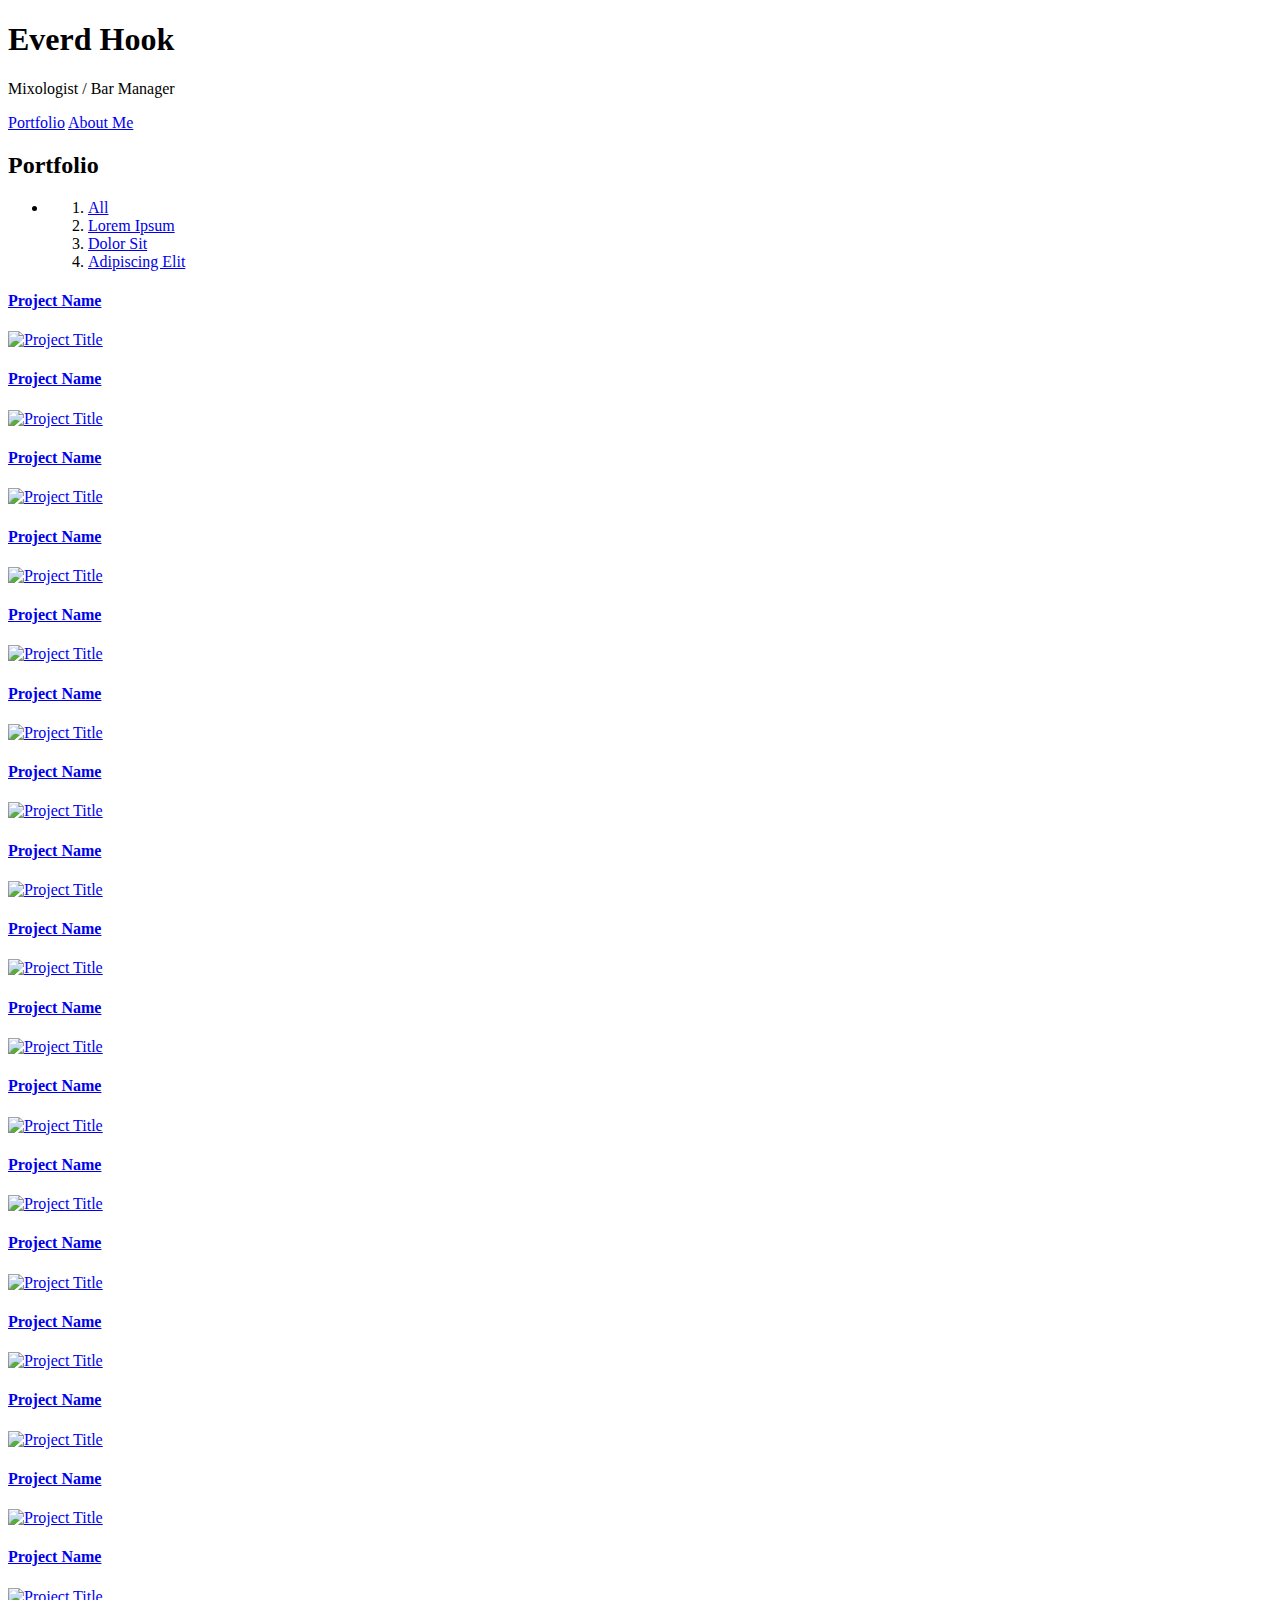
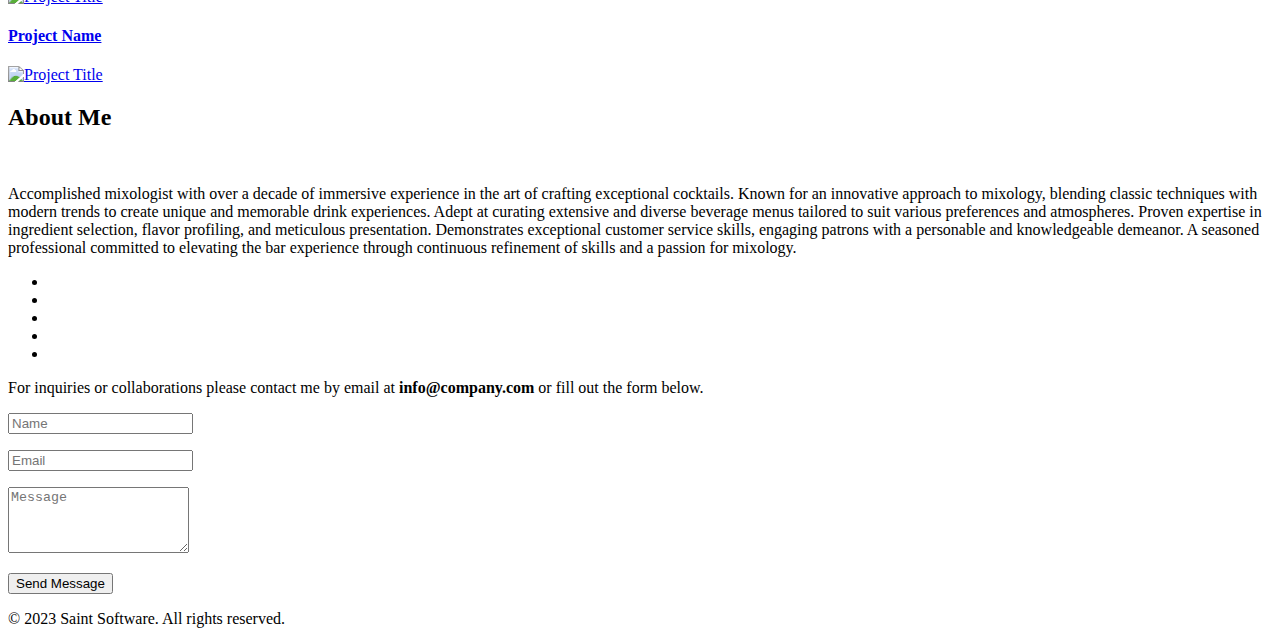
==== index.html @ 7e1f8ea3 "[fix]" ====
<!DOCTYPE html>
<html lang="en">

<head>
  <meta charset="utf-8">
  <meta name="viewport" content="width=device-width, initial-scale=1">
  <title>Everd Hook - Mixologist / Bar Manager</title>
  <meta name="description" content="">
  <meta name="author" content="">

  <!-- Favicons
    ================================================== -->
  <link rel="shortcut icon" href="img/favicon.ico" type="image/x-icon">
  <link rel="apple-touch-icon" href="img/apple-touch-icon.png">
  <link rel="apple-touch-icon" sizes="72x72" href="img/apple-touch-icon-72x72.png">
  <link rel="apple-touch-icon" sizes="114x114" href="img/apple-touch-icon-114x114.png">

  <!-- Bootstrap -->
  <link rel="stylesheet" type="text/css" href="css/bootstrap.css">
  <link rel="stylesheet" type="text/css" href="fonts/font-awesome/css/font-awesome.css">

  <!-- Stylesheet
    ================================================== -->
  <link rel="stylesheet" type="text/css" href="css/style.css">
  <link rel="stylesheet" type="text/css" href="css/nivo-lightbox/nivo-lightbox.css">
  <link rel="stylesheet" type="text/css" href="css/nivo-lightbox/default.css">
  <link href="https://fonts.googleapis.com/css?family=Montserrat:400,700" rel="stylesheet">
  <link href="https://fonts.googleapis.com/css?family=Roboto:300,400,500,700,900" rel="stylesheet">

  <!-- HTML5 shim and Respond.js for IE8 support of HTML5 elements and media queries -->
  <!-- WARNING: Respond.js doesn't work if you view the page via file:// -->
  <!--[if lt IE 9]>
      <script src="https://oss.maxcdn.com/html5shiv/3.7.2/html5shiv.min.js"></script>
      <script src="https://oss.maxcdn.com/respond/1.4.2/respond.min.js"></script>
    <![endif]-->
</head>

<body>
  <!-- Header -->
  <header id="header">
    <div class="intro">
      <div class="overlay">
        <div class="container">
          <div class="row">
            <div class="col-xs-12 col-md-8">
              <div class="intro-text">
                <h1>Everd Hook</h1>
                <p>Mixologist / Bar Manager</p>
                <a href="#portfolio" class="btn btn-custom btn-lg page-scroll">Portfolio</a> <a href="#contact"
                  class="btn btn-custom btn-lg page-scroll">About Me</a>
              </div>
            </div>
          </div>
        </div>
      </div>
    </div>
  </header>
  <!-- Portfolio Section -->
  <div id="portfolio">
    <div class="container">
      <div class="section-title">
        <h2>Portfolio</h2>
      </div>
      <div class="categories">
        <ul class="cat">
          <li>
            <ol class="type">
              <li><a href="#" data-filter="*" class="active">All</a></li>
              <li><a href="#" data-filter=".lorem">Lorem Ipsum</a></li>
              <li><a href="#" data-filter=".dolor">Dolor Sit</a></li>
              <li><a href="#" data-filter=".adipiscing">Adipiscing Elit</a></li>
            </ol>
          </li>
        </ul>
      </div>
      <div class="row">
        <div class="portfolio-items">
          <div class="col-sm-6 col-md-4 lorem">
            <div class="portfolio-item">
              <div class="hover-bg"> <a href="img/portfolio/01-large.jpg" title="Project Title"
                  data-lightbox-gallery="gallery1">
                  <div class="hover-text">
                    <div class="overlay-caption">
                      <div class="overlay-content">
                        <h4>Project Name</h4>
                      </div>
                    </div>
                  </div>
                  <img src="img/portfolio/01-small.jpg" class="img-responsive" alt="Project Title">
                </a> </div>
            </div>
          </div>
          <div class="col-sm-6 col-md-4 adipiscing">
            <div class="portfolio-item">
              <div class="hover-bg"> <a href="img/portfolio/02-large.jpg" title="Project Title"
                  data-lightbox-gallery="gallery1">
                  <div class="hover-text">
                    <div class="overlay-caption">
                      <div class="overlay-content">
                        <h4>Project Name</h4>
                      </div>
                    </div>
                  </div>
                  <img src="img/portfolio/02-small.jpg" class="img-responsive" alt="Project Title">
                </a> </div>
            </div>
          </div>
          <div class="col-sm-6 col-md-4 lorem">
            <div class="portfolio-item">
              <div class="hover-bg"> <a href="img/portfolio/03-large.jpg" title="Project Title"
                  data-lightbox-gallery="gallery1">
                  <div class="hover-text">
                    <div class="overlay-caption">
                      <div class="overlay-content">
                        <h4>Project Name</h4>
                      </div>
                    </div>
                  </div>
                  <img src="img/portfolio/03-small.jpg" class="img-responsive" alt="Project Title">
                </a> </div>
            </div>
          </div>
          <div class="col-sm-6 col-md-4 lorem">
            <div class="portfolio-item">
              <div class="hover-bg"> <a href="img/portfolio/04-large.jpg" title="Project Title"
                  data-lightbox-gallery="gallery1">
                  <div class="hover-text">
                    <div class="overlay-caption">
                      <div class="overlay-content">
                        <h4>Project Name</h4>
                      </div>
                    </div>
                  </div>
                  <img src="img/portfolio/04-small.jpg" class="img-responsive" alt="Project Title">
                </a> </div>
            </div>
          </div>
          <div class="col-sm-6 col-md-4 adipiscing">
            <div class="portfolio-item">
              <div class="hover-bg"> <a href="img/portfolio/05-large.jpg" title="Project Title"
                  data-lightbox-gallery="gallery1">
                  <div class="hover-text">
                    <div class="overlay-caption">
                      <div class="overlay-content">
                        <h4>Project Name</h4>
                      </div>
                    </div>
                  </div>
                  <img src="img/portfolio/05-small.jpg" class="img-responsive" alt="Project Title">
                </a> </div>
            </div>
          </div>
          <div class="col-sm-6 col-md-4 dolor">
            <div class="portfolio-item">
              <div class="hover-bg"> <a href="img/portfolio/06-large.jpg" title="Project Title"
                  data-lightbox-gallery="gallery1">
                  <div class="hover-text">
                    <div class="overlay-caption">
                      <div class="overlay-content">
                        <h4>Project Name</h4>
                      </div>
                    </div>
                  </div>
                  <img src="img/portfolio/06-small.jpg" class="img-responsive" alt="Project Title">
                </a> </div>
            </div>
          </div>
          <div class="col-sm-6 col-md-4 dolor">
            <div class="portfolio-item">
              <div class="hover-bg"> <a href="img/portfolio/07-large.jpg" title="Project Title"
                  data-lightbox-gallery="gallery1">
                  <div class="hover-text">
                    <div class="overlay-caption">
                      <div class="overlay-content">
                        <h4>Project Name</h4>
                      </div>
                    </div>
                  </div>
                  <img src="img/portfolio/07-small.jpg" class="img-responsive" alt="Project Title">
                </a> </div>
            </div>
          </div>
          <div class="col-sm-6 col-md-4 lorem">
            <div class="portfolio-item">
              <div class="hover-bg"> <a href="img/portfolio/08-large.jpg" title="Project Title"
                  data-lightbox-gallery="gallery1">
                  <div class="hover-text">
                    <div class="overlay-caption">
                      <div class="overlay-content">
                        <h4>Project Name</h4>
                      </div>
                    </div>
                  </div>
                  <img src="img/portfolio/08-small.jpg" class="img-responsive" alt="Project Title">
                </a> </div>
            </div>
          </div>
          <div class="col-sm-6 col-md-4 adipiscing">
            <div class="portfolio-item">
              <div class="hover-bg"> <a href="img/portfolio/09-large.jpg" title="Project Title"
                  data-lightbox-gallery="gallery1">
                  <div class="hover-text">
                    <div class="overlay-caption">
                      <div class="overlay-content">
                        <h4>Project Name</h4>
                      </div>
                    </div>
                  </div>
                  <img src="img/portfolio/09-small.jpg" class="img-responsive" alt="Project Title">
                </a> </div>
            </div>
          </div>
          <div class="col-sm-6 col-md-4 adipiscing">
            <div class="portfolio-item">
              <div class="hover-bg"> <a href="img/portfolio/10-large.jpg" title="Project Title"
                  data-lightbox-gallery="gallery1">
                  <div class="hover-text">
                    <div class="overlay-caption">
                      <div class="overlay-content">
                        <h4>Project Name</h4>
                      </div>
                    </div>
                  </div>
                  <img src="img/portfolio/10-small.jpg" class="img-responsive" alt="Project Title">
                </a> </div>
            </div>
          </div>
          <div class="col-sm-6 col-md-4 adipiscing">
            <div class="portfolio-item">
              <div class="hover-bg"> <a href="img/portfolio/11-large.jpg" title="Project Title"
                  data-lightbox-gallery="gallery1">
                  <div class="hover-text">
                    <div class="overlay-caption">
                      <div class="overlay-content">
                        <h4>Project Name</h4>
                      </div>
                    </div>
                  </div>
                  <img src="img/portfolio/11-small.jpg" class="img-responsive" alt="Project Title">
                </a> </div>
            </div>
          </div>
          <div class="col-sm-6 col-md-4 lorem">
            <div class="portfolio-item">
              <div class="hover-bg"> <a href="img/portfolio/12-large.jpg" title="Project Title"
                  data-lightbox-gallery="gallery1">
                  <div class="hover-text">
                    <div class="overlay-caption">
                      <div class="overlay-content">
                        <h4>Project Name</h4>
                      </div>
                    </div>
                  </div>
                  <img src="img/portfolio/12-small.jpg" class="img-responsive" alt="Project Title">
                </a> </div>
            </div>
          </div>
          <div class="col-sm-6 col-md-4 adipiscing">
            <div class="portfolio-item">
              <div class="hover-bg"> <a href="img/portfolio/13-large.jpg" title="Project Title"
                  data-lightbox-gallery="gallery1">
                  <div class="hover-text">
                    <div class="overlay-caption">
                      <div class="overlay-content">
                        <h4>Project Name</h4>
                      </div>
                    </div>
                  </div>
                  <img src="img/portfolio/13-small.jpg" class="img-responsive" alt="Project Title">
                </a> </div>
            </div>
          </div>
          <div class="col-sm-6 col-md-4 dolor">
            <div class="portfolio-item">
              <div class="hover-bg"> <a href="img/portfolio/14-large.jpg" title="Project Title"
                  data-lightbox-gallery="gallery1">
                  <div class="hover-text">
                    <div class="overlay-caption">
                      <div class="overlay-content">
                        <h4>Project Name</h4>
                      </div>
                    </div>
                  </div>
                  <img src="img/portfolio/14-small.jpg" class="img-responsive" alt="Project Title">
                </a> </div>
            </div>
          </div>
          <div class="col-sm-6 col-md-4 dolor">
            <div class="portfolio-item">
              <div class="hover-bg"> <a href="img/portfolio/15-large.jpg" title="Project Title"
                  data-lightbox-gallery="gallery1">
                  <div class="hover-text">
                    <div class="overlay-caption">
                      <div class="overlay-content">
                        <h4>Project Name</h4>
                      </div>
                    </div>
                  </div>
                  <img src="img/portfolio/15-small.jpg" class="img-responsive" alt="Project Title">
                </a> </div>
            </div>
          </div>
          <div class="col-sm-6 col-md-4 lorem">
            <div class="portfolio-item">
              <div class="hover-bg"> <a href="img/portfolio/16-large.jpg" title="Project Title"
                  data-lightbox-gallery="gallery1">
                  <div class="hover-text">
                    <div class="overlay-caption">
                      <div class="overlay-content">
                        <h4>Project Name</h4>
                      </div>
                    </div>
                  </div>
                  <img src="img/portfolio/16-small.jpg" class="img-responsive" alt="Project Title">
                </a> </div>
            </div>
          </div>
          <div class="col-sm-6 col-md-4 adipiscing">
            <div class="portfolio-item">
              <div class="hover-bg"> <a href="img/portfolio/17-large.jpg" title="Project Title"
                  data-lightbox-gallery="gallery1">
                  <div class="hover-text">
                    <div class="overlay-caption">
                      <div class="overlay-content">
                        <h4>Project Name</h4>
                      </div>
                    </div>
                  </div>
                  <img src="img/portfolio/17-small.jpg" class="img-responsive" alt="Project Title">
                </a> </div>
            </div>
          </div>
          <div class="col-sm-6 col-md-4 lorem">
            <div class="portfolio-item">
              <div class="hover-bg"> <a href="img/portfolio/18-large.jpg" title="Project Title"
                  data-lightbox-gallery="gallery1">
                  <div class="hover-text">
                    <div class="overlay-caption">
                      <div class="overlay-content">
                        <h4>Project Name</h4>
                      </div>
                    </div>
                  </div>
                  <img src="img/portfolio/18-small.jpg" class="img-responsive" alt="Project Title">
                </a> </div>
            </div>
          </div>
        </div>
      </div>
    </div>
  </div>
  <!-- Contact Section -->
  <div id="contact">
    <div class="container">
      <h2>About Me</h2>
      <div class="col-md-6">
        <div class="section-title">
          <div class="row"> <img src="img/about.jpg" class="img-responsive pull-left about-pic" alt="">
            <p>Accomplished mixologist with over a decade of immersive experience in the art of crafting exceptional
              cocktails. Known for an innovative approach to mixology, blending classic techniques with modern trends to
              create unique and memorable drink experiences. Adept at curating extensive and diverse beverage menus
              tailored to suit various preferences and atmospheres. Proven expertise in ingredient selection, flavor
              profiling, and meticulous presentation. Demonstrates exceptional customer service skills, engaging patrons
              with a personable and knowledgeable demeanor. A seasoned professional committed to elevating the bar
              experience through continuous refinement of skills and a passion for mixology.</p>
            <div class="social">
              <ul>
                <li><a href="#"><i class="fa fa-facebook"></i></a></li>
                <li><a href="#"><i class="fa fa-twitter"></i></a></li>
                <li><a href="#"><i class="fa fa-behance"></i></a></li>
                <li><a href="#"><i class="fa fa-dribbble"></i></a></li>
                <li><a href="#"><i class="fa fa-pinterest"></i></a></li>
              </ul>
            </div>
          </div>
        </div>
      </div>
      <div class="col-md-5 col-md-offset-1">
        <div class="section-title">
          <p>For inquiries or collaborations please contact me by email at <strong>info@company.com</strong> or fill out
            the form below.</p>
        </div>
        <form name="sentMessage" id="contactForm" novalidate>
          <div class="row">
            <div class="col-md-6">
              <div class="form-group">
                <input type="text" id="name" class="form-control" placeholder="Name" required="required">
                <p class="help-block text-danger"></p>
              </div>
            </div>
            <div class="col-md-6">
              <div class="form-group">
                <input type="email" id="email" class="form-control" placeholder="Email" required="required">
                <p class="help-block text-danger"></p>
              </div>
            </div>
          </div>
          <div class="form-group">
            <textarea name="message" id="message" class="form-control" rows="4" placeholder="Message"
              required></textarea>
            <p class="help-block text-danger"></p>
          </div>
          <div id="success"></div>
          <button type="submit" class="btn btn-default btn-lg">Send Message</button>
        </form>
      </div>
    </div>
  </div>
  <div id="footer">
    <div class="container">
      <p>&copy; 2023 Saint Software. All rights reserved.</p>
    </div>
  </div>
  <script type="text/javascript" src="js/jquery.1.11.1.js"></script>
  <script type="text/javascript" src="js/bootstrap.js"></script>
  <script type="text/javascript" src="js/SmoothScroll.js"></script>
  <script type="text/javascript" src="js/nivo-lightbox.js"></script>
  <script type="text/javascript" src="js/jquery.isotope.js"></script>
  <script type="text/javascript" src="js/jqBootstrapValidation.js"></script>
  <script type="text/javascript" src="js/contact_me.js"></script>
  <script type="text/javascript" src="js/main.js"></script>
</body>

</html>
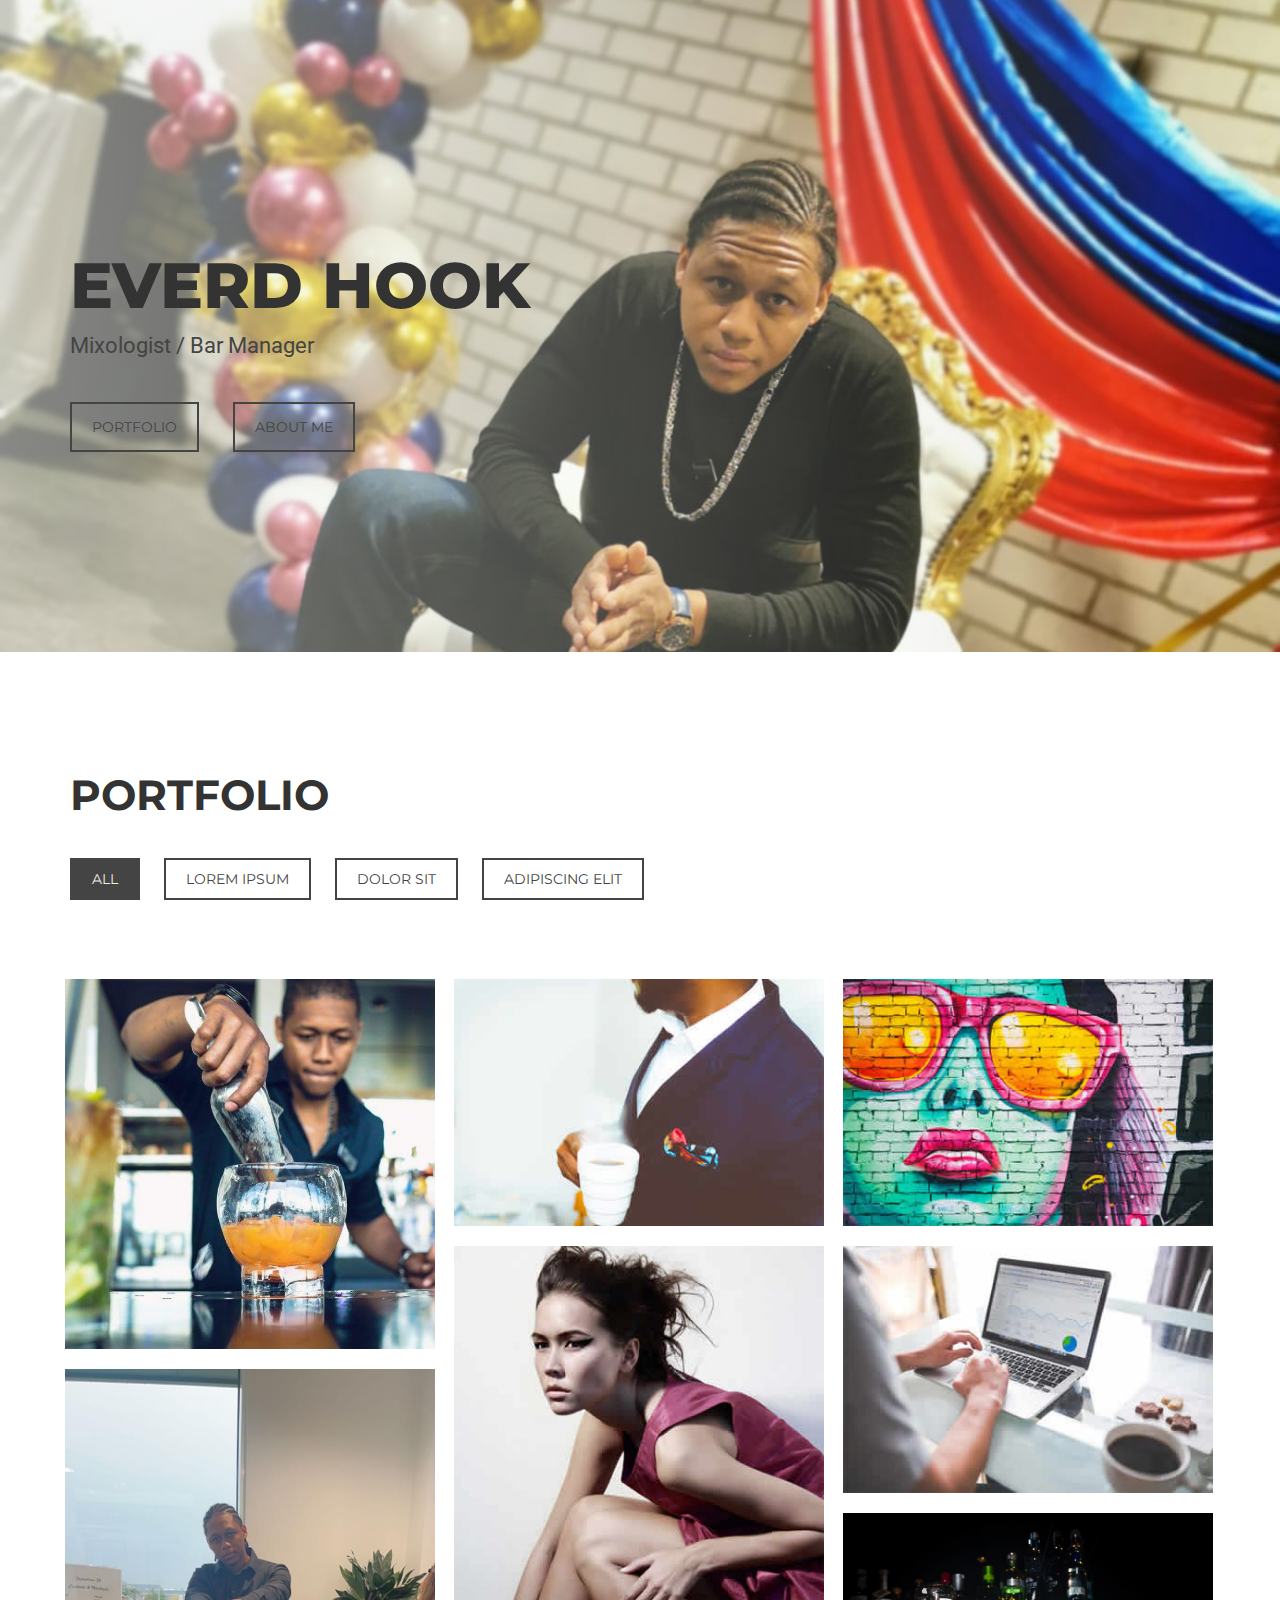
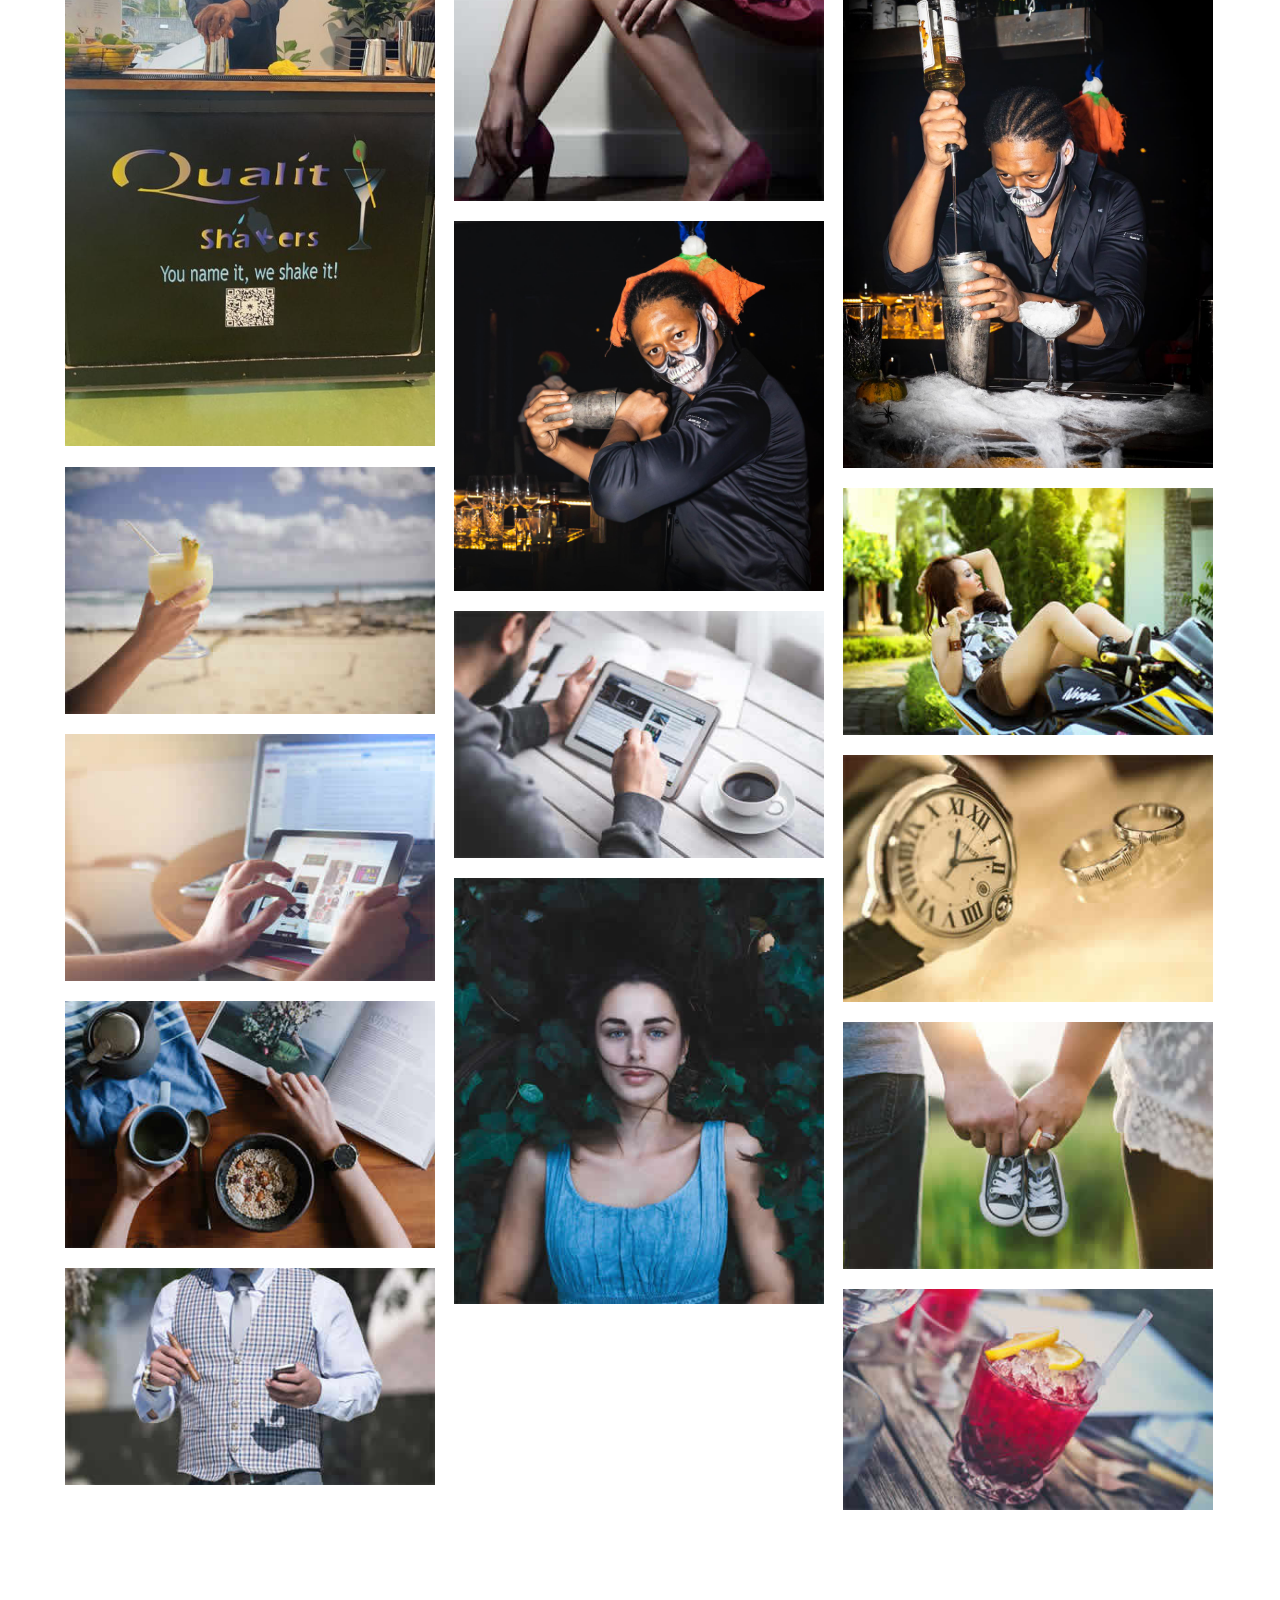
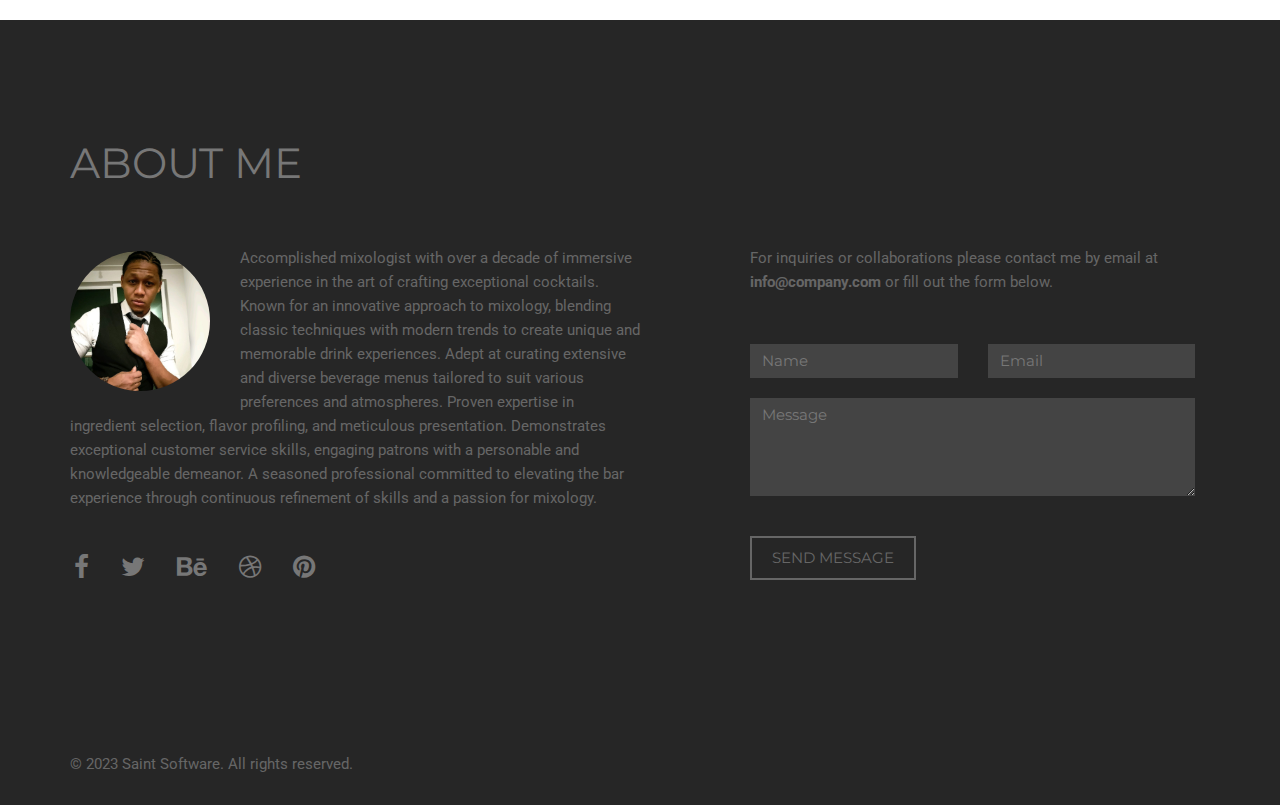
==== commit ae9dbcec: "[fix]" ====
--- a/index.html
+++ b/index.html
@@ -10,18 +10,18 @@
 
   <!-- Favicons
     ================================================== -->
-  <link rel="shortcut icon" href="img/favicon.ico" type="image/x-icon">
-  <link rel="apple-touch-icon" href="img/apple-touch-icon.png">
-  <link rel="apple-touch-icon" sizes="72x72" href="img/apple-touch-icon-72x72.png">
-  <link rel="apple-touch-icon" sizes="114x114" href="img/apple-touch-icon-114x114.png">
+  <link rel="shortcut icon" href="src/img/favicon.ico" type="image/x-icon">
+  <link rel="apple-touch-icon" href="src/img/apple-touch-icon.png">
+  <link rel="apple-touch-icon" sizes="72x72" href="src/img/apple-touch-icon-72x72.png">
+  <link rel="apple-touch-icon" sizes="114x114" href="src/img/apple-touch-icon-114x114.png">
 
   <!-- Bootstrap -->
-  <link rel="stylesheet" type="text/css" href="css/bootstrap.css">
-  <link rel="stylesheet" type="text/css" href="fonts/font-awesome/css/font-awesome.css">
+  <link rel="stylesheet" type="text/css" href="src/css/bootstrap.css">
+  <link rel="stylesheet" type="text/css" href="src/fonts/font-awesome/css/font-awesome.css">
 
   <!-- Stylesheet
     ================================================== -->
-  <link rel="stylesheet" type="text/css" href="css/style.css">
+  <link rel="stylesheet" type="text/css" href="src/css/style.css">
   <link rel="stylesheet" type="text/css" href="css/nivo-lightbox/nivo-lightbox.css">
   <link rel="stylesheet" type="text/css" href="css/nivo-lightbox/default.css">
   <link href="https://fonts.googleapis.com/css?family=Montserrat:400,700" rel="stylesheet">
@@ -77,271 +77,271 @@
         <div class="portfolio-items">
           <div class="col-sm-6 col-md-4 lorem">
             <div class="portfolio-item">
-              <div class="hover-bg"> <a href="img/portfolio/01-large.jpg" title="Project Title"
-                  data-lightbox-gallery="gallery1">
-                  <div class="hover-text">
-                    <div class="overlay-caption">
-                      <div class="overlay-content">
-                        <h4>Project Name</h4>
-                      </div>
-                    </div>
-                  </div>
-                  <img src="img/portfolio/01-small.jpg" class="img-responsive" alt="Project Title">
-                </a> </div>
-            </div>
-          </div>
-          <div class="col-sm-6 col-md-4 adipiscing">
-            <div class="portfolio-item">
-              <div class="hover-bg"> <a href="img/portfolio/02-large.jpg" title="Project Title"
-                  data-lightbox-gallery="gallery1">
-                  <div class="hover-text">
-                    <div class="overlay-caption">
-                      <div class="overlay-content">
-                        <h4>Project Name</h4>
-                      </div>
-                    </div>
-                  </div>
-                  <img src="img/portfolio/02-small.jpg" class="img-responsive" alt="Project Title">
-                </a> </div>
-            </div>
-          </div>
-          <div class="col-sm-6 col-md-4 lorem">
-            <div class="portfolio-item">
-              <div class="hover-bg"> <a href="img/portfolio/03-large.jpg" title="Project Title"
-                  data-lightbox-gallery="gallery1">
-                  <div class="hover-text">
-                    <div class="overlay-caption">
-                      <div class="overlay-content">
-                        <h4>Project Name</h4>
-                      </div>
-                    </div>
-                  </div>
-                  <img src="img/portfolio/03-small.jpg" class="img-responsive" alt="Project Title">
-                </a> </div>
-            </div>
-          </div>
-          <div class="col-sm-6 col-md-4 lorem">
-            <div class="portfolio-item">
-              <div class="hover-bg"> <a href="img/portfolio/04-large.jpg" title="Project Title"
-                  data-lightbox-gallery="gallery1">
-                  <div class="hover-text">
-                    <div class="overlay-caption">
-                      <div class="overlay-content">
-                        <h4>Project Name</h4>
-                      </div>
-                    </div>
-                  </div>
-                  <img src="img/portfolio/04-small.jpg" class="img-responsive" alt="Project Title">
-                </a> </div>
-            </div>
-          </div>
-          <div class="col-sm-6 col-md-4 adipiscing">
-            <div class="portfolio-item">
-              <div class="hover-bg"> <a href="img/portfolio/05-large.jpg" title="Project Title"
-                  data-lightbox-gallery="gallery1">
-                  <div class="hover-text">
-                    <div class="overlay-caption">
-                      <div class="overlay-content">
-                        <h4>Project Name</h4>
-                      </div>
-                    </div>
-                  </div>
-                  <img src="img/portfolio/05-small.jpg" class="img-responsive" alt="Project Title">
+              <div class="hover-bg"> <a href="src/img/portfolio/01-large.jpg" title="Project Title"
+                  data-lightbox-gallery="gallery1">
+                  <div class="hover-text">
+                    <div class="overlay-caption">
+                      <div class="overlay-content">
+                        <h4>Project Name</h4>
+                      </div>
+                    </div>
+                  </div>
+                  <img src="src/img/portfolio/01-small.jpg" class="img-responsive" alt="Project Title">
+                </a> </div>
+            </div>
+          </div>
+          <div class="col-sm-6 col-md-4 adipiscing">
+            <div class="portfolio-item">
+              <div class="hover-bg"> <a href="src/img/portfolio/02-large.jpg" title="Project Title"
+                  data-lightbox-gallery="gallery1">
+                  <div class="hover-text">
+                    <div class="overlay-caption">
+                      <div class="overlay-content">
+                        <h4>Project Name</h4>
+                      </div>
+                    </div>
+                  </div>
+                  <img src="src/img/portfolio/02-small.jpg" class="img-responsive" alt="Project Title">
+                </a> </div>
+            </div>
+          </div>
+          <div class="col-sm-6 col-md-4 lorem">
+            <div class="portfolio-item">
+              <div class="hover-bg"> <a href="src/img/portfolio/03-large.jpg" title="Project Title"
+                  data-lightbox-gallery="gallery1">
+                  <div class="hover-text">
+                    <div class="overlay-caption">
+                      <div class="overlay-content">
+                        <h4>Project Name</h4>
+                      </div>
+                    </div>
+                  </div>
+                  <img src="src/img/portfolio/03-small.jpg" class="img-responsive" alt="Project Title">
+                </a> </div>
+            </div>
+          </div>
+          <div class="col-sm-6 col-md-4 lorem">
+            <div class="portfolio-item">
+              <div class="hover-bg"> <a href="src/img/portfolio/04-large.jpg" title="Project Title"
+                  data-lightbox-gallery="gallery1">
+                  <div class="hover-text">
+                    <div class="overlay-caption">
+                      <div class="overlay-content">
+                        <h4>Project Name</h4>
+                      </div>
+                    </div>
+                  </div>
+                  <img src="src/img/portfolio/04-small.jpg" class="img-responsive" alt="Project Title">
+                </a> </div>
+            </div>
+          </div>
+          <div class="col-sm-6 col-md-4 adipiscing">
+            <div class="portfolio-item">
+              <div class="hover-bg"> <a href="src/img/portfolio/05-large.jpg" title="Project Title"
+                  data-lightbox-gallery="gallery1">
+                  <div class="hover-text">
+                    <div class="overlay-caption">
+                      <div class="overlay-content">
+                        <h4>Project Name</h4>
+                      </div>
+                    </div>
+                  </div>
+                  <img src="src/img/portfolio/05-small.jpg" class="img-responsive" alt="Project Title">
                 </a> </div>
             </div>
           </div>
           <div class="col-sm-6 col-md-4 dolor">
             <div class="portfolio-item">
-              <div class="hover-bg"> <a href="img/portfolio/06-large.jpg" title="Project Title"
-                  data-lightbox-gallery="gallery1">
-                  <div class="hover-text">
-                    <div class="overlay-caption">
-                      <div class="overlay-content">
-                        <h4>Project Name</h4>
-                      </div>
-                    </div>
-                  </div>
-                  <img src="img/portfolio/06-small.jpg" class="img-responsive" alt="Project Title">
+              <div class="hover-bg"> <a href="src/img/portfolio/06-large.jpg" title="Project Title"
+                  data-lightbox-gallery="gallery1">
+                  <div class="hover-text">
+                    <div class="overlay-caption">
+                      <div class="overlay-content">
+                        <h4>Project Name</h4>
+                      </div>
+                    </div>
+                  </div>
+                  <img src="src/img/portfolio/06-small.jpg" class="img-responsive" alt="Project Title">
                 </a> </div>
             </div>
           </div>
           <div class="col-sm-6 col-md-4 dolor">
             <div class="portfolio-item">
-              <div class="hover-bg"> <a href="img/portfolio/07-large.jpg" title="Project Title"
-                  data-lightbox-gallery="gallery1">
-                  <div class="hover-text">
-                    <div class="overlay-caption">
-                      <div class="overlay-content">
-                        <h4>Project Name</h4>
-                      </div>
-                    </div>
-                  </div>
-                  <img src="img/portfolio/07-small.jpg" class="img-responsive" alt="Project Title">
-                </a> </div>
-            </div>
-          </div>
-          <div class="col-sm-6 col-md-4 lorem">
-            <div class="portfolio-item">
-              <div class="hover-bg"> <a href="img/portfolio/08-large.jpg" title="Project Title"
-                  data-lightbox-gallery="gallery1">
-                  <div class="hover-text">
-                    <div class="overlay-caption">
-                      <div class="overlay-content">
-                        <h4>Project Name</h4>
-                      </div>
-                    </div>
-                  </div>
-                  <img src="img/portfolio/08-small.jpg" class="img-responsive" alt="Project Title">
-                </a> </div>
-            </div>
-          </div>
-          <div class="col-sm-6 col-md-4 adipiscing">
-            <div class="portfolio-item">
-              <div class="hover-bg"> <a href="img/portfolio/09-large.jpg" title="Project Title"
-                  data-lightbox-gallery="gallery1">
-                  <div class="hover-text">
-                    <div class="overlay-caption">
-                      <div class="overlay-content">
-                        <h4>Project Name</h4>
-                      </div>
-                    </div>
-                  </div>
-                  <img src="img/portfolio/09-small.jpg" class="img-responsive" alt="Project Title">
-                </a> </div>
-            </div>
-          </div>
-          <div class="col-sm-6 col-md-4 adipiscing">
-            <div class="portfolio-item">
-              <div class="hover-bg"> <a href="img/portfolio/10-large.jpg" title="Project Title"
-                  data-lightbox-gallery="gallery1">
-                  <div class="hover-text">
-                    <div class="overlay-caption">
-                      <div class="overlay-content">
-                        <h4>Project Name</h4>
-                      </div>
-                    </div>
-                  </div>
-                  <img src="img/portfolio/10-small.jpg" class="img-responsive" alt="Project Title">
-                </a> </div>
-            </div>
-          </div>
-          <div class="col-sm-6 col-md-4 adipiscing">
-            <div class="portfolio-item">
-              <div class="hover-bg"> <a href="img/portfolio/11-large.jpg" title="Project Title"
-                  data-lightbox-gallery="gallery1">
-                  <div class="hover-text">
-                    <div class="overlay-caption">
-                      <div class="overlay-content">
-                        <h4>Project Name</h4>
-                      </div>
-                    </div>
-                  </div>
-                  <img src="img/portfolio/11-small.jpg" class="img-responsive" alt="Project Title">
-                </a> </div>
-            </div>
-          </div>
-          <div class="col-sm-6 col-md-4 lorem">
-            <div class="portfolio-item">
-              <div class="hover-bg"> <a href="img/portfolio/12-large.jpg" title="Project Title"
-                  data-lightbox-gallery="gallery1">
-                  <div class="hover-text">
-                    <div class="overlay-caption">
-                      <div class="overlay-content">
-                        <h4>Project Name</h4>
-                      </div>
-                    </div>
-                  </div>
-                  <img src="img/portfolio/12-small.jpg" class="img-responsive" alt="Project Title">
-                </a> </div>
-            </div>
-          </div>
-          <div class="col-sm-6 col-md-4 adipiscing">
-            <div class="portfolio-item">
-              <div class="hover-bg"> <a href="img/portfolio/13-large.jpg" title="Project Title"
-                  data-lightbox-gallery="gallery1">
-                  <div class="hover-text">
-                    <div class="overlay-caption">
-                      <div class="overlay-content">
-                        <h4>Project Name</h4>
-                      </div>
-                    </div>
-                  </div>
-                  <img src="img/portfolio/13-small.jpg" class="img-responsive" alt="Project Title">
+              <div class="hover-bg"> <a href="src/img/portfolio/07-large.jpg" title="Project Title"
+                  data-lightbox-gallery="gallery1">
+                  <div class="hover-text">
+                    <div class="overlay-caption">
+                      <div class="overlay-content">
+                        <h4>Project Name</h4>
+                      </div>
+                    </div>
+                  </div>
+                  <img src="src/img/portfolio/07-small.jpg" class="img-responsive" alt="Project Title">
+                </a> </div>
+            </div>
+          </div>
+          <div class="col-sm-6 col-md-4 lorem">
+            <div class="portfolio-item">
+              <div class="hover-bg"> <a href="src/img/portfolio/08-large.jpg" title="Project Title"
+                  data-lightbox-gallery="gallery1">
+                  <div class="hover-text">
+                    <div class="overlay-caption">
+                      <div class="overlay-content">
+                        <h4>Project Name</h4>
+                      </div>
+                    </div>
+                  </div>
+                  <img src="src/img/portfolio/08-small.jpg" class="img-responsive" alt="Project Title">
+                </a> </div>
+            </div>
+          </div>
+          <div class="col-sm-6 col-md-4 adipiscing">
+            <div class="portfolio-item">
+              <div class="hover-bg"> <a href="src/img/portfolio/09-large.jpg" title="Project Title"
+                  data-lightbox-gallery="gallery1">
+                  <div class="hover-text">
+                    <div class="overlay-caption">
+                      <div class="overlay-content">
+                        <h4>Project Name</h4>
+                      </div>
+                    </div>
+                  </div>
+                  <img src="src/img/portfolio/09-small.jpg" class="img-responsive" alt="Project Title">
+                </a> </div>
+            </div>
+          </div>
+          <div class="col-sm-6 col-md-4 adipiscing">
+            <div class="portfolio-item">
+              <div class="hover-bg"> <a href="src/img/portfolio/10-large.jpg" title="Project Title"
+                  data-lightbox-gallery="gallery1">
+                  <div class="hover-text">
+                    <div class="overlay-caption">
+                      <div class="overlay-content">
+                        <h4>Project Name</h4>
+                      </div>
+                    </div>
+                  </div>
+                  <img src="src/img/portfolio/10-small.jpg" class="img-responsive" alt="Project Title">
+                </a> </div>
+            </div>
+          </div>
+          <div class="col-sm-6 col-md-4 adipiscing">
+            <div class="portfolio-item">
+              <div class="hover-bg"> <a href="src/img/portfolio/11-large.jpg" title="Project Title"
+                  data-lightbox-gallery="gallery1">
+                  <div class="hover-text">
+                    <div class="overlay-caption">
+                      <div class="overlay-content">
+                        <h4>Project Name</h4>
+                      </div>
+                    </div>
+                  </div>
+                  <img src="src/img/portfolio/11-small.jpg" class="img-responsive" alt="Project Title">
+                </a> </div>
+            </div>
+          </div>
+          <div class="col-sm-6 col-md-4 lorem">
+            <div class="portfolio-item">
+              <div class="hover-bg"> <a href="src/img/portfolio/12-large.jpg" title="Project Title"
+                  data-lightbox-gallery="gallery1">
+                  <div class="hover-text">
+                    <div class="overlay-caption">
+                      <div class="overlay-content">
+                        <h4>Project Name</h4>
+                      </div>
+                    </div>
+                  </div>
+                  <img src="src/img/portfolio/12-small.jpg" class="img-responsive" alt="Project Title">
+                </a> </div>
+            </div>
+          </div>
+          <div class="col-sm-6 col-md-4 adipiscing">
+            <div class="portfolio-item">
+              <div class="hover-bg"> <a href="src/img/portfolio/13-large.jpg" title="Project Title"
+                  data-lightbox-gallery="gallery1">
+                  <div class="hover-text">
+                    <div class="overlay-caption">
+                      <div class="overlay-content">
+                        <h4>Project Name</h4>
+                      </div>
+                    </div>
+                  </div>
+                  <img src="src/img/portfolio/13-small.jpg" class="img-responsive" alt="Project Title">
                 </a> </div>
             </div>
           </div>
           <div class="col-sm-6 col-md-4 dolor">
             <div class="portfolio-item">
-              <div class="hover-bg"> <a href="img/portfolio/14-large.jpg" title="Project Title"
-                  data-lightbox-gallery="gallery1">
-                  <div class="hover-text">
-                    <div class="overlay-caption">
-                      <div class="overlay-content">
-                        <h4>Project Name</h4>
-                      </div>
-                    </div>
-                  </div>
-                  <img src="img/portfolio/14-small.jpg" class="img-responsive" alt="Project Title">
+              <div class="hover-bg"> <a href="src/img/portfolio/14-large.jpg" title="Project Title"
+                  data-lightbox-gallery="gallery1">
+                  <div class="hover-text">
+                    <div class="overlay-caption">
+                      <div class="overlay-content">
+                        <h4>Project Name</h4>
+                      </div>
+                    </div>
+                  </div>
+                  <img src="src/img/portfolio/14-small.jpg" class="img-responsive" alt="Project Title">
                 </a> </div>
             </div>
           </div>
           <div class="col-sm-6 col-md-4 dolor">
             <div class="portfolio-item">
-              <div class="hover-bg"> <a href="img/portfolio/15-large.jpg" title="Project Title"
-                  data-lightbox-gallery="gallery1">
-                  <div class="hover-text">
-                    <div class="overlay-caption">
-                      <div class="overlay-content">
-                        <h4>Project Name</h4>
-                      </div>
-                    </div>
-                  </div>
-                  <img src="img/portfolio/15-small.jpg" class="img-responsive" alt="Project Title">
-                </a> </div>
-            </div>
-          </div>
-          <div class="col-sm-6 col-md-4 lorem">
-            <div class="portfolio-item">
-              <div class="hover-bg"> <a href="img/portfolio/16-large.jpg" title="Project Title"
-                  data-lightbox-gallery="gallery1">
-                  <div class="hover-text">
-                    <div class="overlay-caption">
-                      <div class="overlay-content">
-                        <h4>Project Name</h4>
-                      </div>
-                    </div>
-                  </div>
-                  <img src="img/portfolio/16-small.jpg" class="img-responsive" alt="Project Title">
-                </a> </div>
-            </div>
-          </div>
-          <div class="col-sm-6 col-md-4 adipiscing">
-            <div class="portfolio-item">
-              <div class="hover-bg"> <a href="img/portfolio/17-large.jpg" title="Project Title"
-                  data-lightbox-gallery="gallery1">
-                  <div class="hover-text">
-                    <div class="overlay-caption">
-                      <div class="overlay-content">
-                        <h4>Project Name</h4>
-                      </div>
-                    </div>
-                  </div>
-                  <img src="img/portfolio/17-small.jpg" class="img-responsive" alt="Project Title">
-                </a> </div>
-            </div>
-          </div>
-          <div class="col-sm-6 col-md-4 lorem">
-            <div class="portfolio-item">
-              <div class="hover-bg"> <a href="img/portfolio/18-large.jpg" title="Project Title"
-                  data-lightbox-gallery="gallery1">
-                  <div class="hover-text">
-                    <div class="overlay-caption">
-                      <div class="overlay-content">
-                        <h4>Project Name</h4>
-                      </div>
-                    </div>
-                  </div>
-                  <img src="img/portfolio/18-small.jpg" class="img-responsive" alt="Project Title">
+              <div class="hover-bg"> <a href="src/img/portfolio/15-large.jpg" title="Project Title"
+                  data-lightbox-gallery="gallery1">
+                  <div class="hover-text">
+                    <div class="overlay-caption">
+                      <div class="overlay-content">
+                        <h4>Project Name</h4>
+                      </div>
+                    </div>
+                  </div>
+                  <img src="src/img/portfolio/15-small.jpg" class="img-responsive" alt="Project Title">
+                </a> </div>
+            </div>
+          </div>
+          <div class="col-sm-6 col-md-4 lorem">
+            <div class="portfolio-item">
+              <div class="hover-bg"> <a href="src/img/portfolio/16-large.jpg" title="Project Title"
+                  data-lightbox-gallery="gallery1">
+                  <div class="hover-text">
+                    <div class="overlay-caption">
+                      <div class="overlay-content">
+                        <h4>Project Name</h4>
+                      </div>
+                    </div>
+                  </div>
+                  <img src="src/img/portfolio/16-small.jpg" class="img-responsive" alt="Project Title">
+                </a> </div>
+            </div>
+          </div>
+          <div class="col-sm-6 col-md-4 adipiscing">
+            <div class="portfolio-item">
+              <div class="hover-bg"> <a href="src/img/portfolio/17-large.jpg" title="Project Title"
+                  data-lightbox-gallery="gallery1">
+                  <div class="hover-text">
+                    <div class="overlay-caption">
+                      <div class="overlay-content">
+                        <h4>Project Name</h4>
+                      </div>
+                    </div>
+                  </div>
+                  <img src="src/img/portfolio/17-small.jpg" class="img-responsive" alt="Project Title">
+                </a> </div>
+            </div>
+          </div>
+          <div class="col-sm-6 col-md-4 lorem">
+            <div class="portfolio-item">
+              <div class="hover-bg"> <a href="src/img/portfolio/18-large.jpg" title="Project Title"
+                  data-lightbox-gallery="gallery1">
+                  <div class="hover-text">
+                    <div class="overlay-caption">
+                      <div class="overlay-content">
+                        <h4>Project Name</h4>
+                      </div>
+                    </div>
+                  </div>
+                  <img src="src/img/portfolio/18-small.jpg" class="img-responsive" alt="Project Title">
                 </a> </div>
             </div>
           </div>
@@ -355,7 +355,7 @@
       <h2>About Me</h2>
       <div class="col-md-6">
         <div class="section-title">
-          <div class="row"> <img src="img/about.jpg" class="img-responsive pull-left about-pic" alt="">
+          <div class="row"> <img src="src/img/about.jpg" class="img-responsive pull-left about-pic" alt="">
             <p>Accomplished mixologist with over a decade of immersive experience in the art of crafting exceptional
               cocktails. Known for an innovative approach to mixology, blending classic techniques with modern trends to
               create unique and memorable drink experiences. Adept at curating extensive and diverse beverage menus
@@ -411,14 +411,14 @@
       <p>&copy; 2023 Saint Software. All rights reserved.</p>
     </div>
   </div>
-  <script type="text/javascript" src="js/jquery.1.11.1.js"></script>
-  <script type="text/javascript" src="js/bootstrap.js"></script>
-  <script type="text/javascript" src="js/SmoothScroll.js"></script>
-  <script type="text/javascript" src="js/nivo-lightbox.js"></script>
-  <script type="text/javascript" src="js/jquery.isotope.js"></script>
-  <script type="text/javascript" src="js/jqBootstrapValidation.js"></script>
-  <script type="text/javascript" src="js/contact_me.js"></script>
-  <script type="text/javascript" src="js/main.js"></script>
+  <script type="text/javascript" src="src/js/jquery.1.11.1.js"></script>
+  <script type="text/javascript" src="src/js/bootstrap.js"></script>
+  <script type="text/javascript" src="src/js/SmoothScroll.js"></script>
+  <script type="text/javascript" src="src/js/nivo-lightbox.js"></script>
+  <script type="text/javascript" src="src/js/jquery.isotope.js"></script>
+  <script type="text/javascript" src="src/js/jqBootstrapValidation.js"></script>
+  <script type="text/javascript" src="src/js/contact_me.js"></script>
+  <script type="text/javascript" src="src/js/main.js"></script>
 </body>
 
 </html>--- a/src/css/style.css
+++ b/src/css/style.css
@@ -0,0 +1,353 @@
+body, html {
+	font-family: 'Montserrat', sans-serif;
+	text-rendering: optimizeLegibility !important;
+	-webkit-font-smoothing: antialiased !important;
+	color: #555;
+	font-weight: 400;
+	width: 100% !important;
+	height: 100% !important;
+}
+h1 {
+	color: #333;
+	font-size: 64px;
+	font-weight: 800;
+	margin-top: 0;
+	text-transform: uppercase;
+	margin-bottom: 10px;
+}
+h2 {
+	margin: 0 0 20px 0;
+	font-weight: 700;
+	font-size: 42px;
+	color: #333;
+	text-transform: uppercase;
+}
+h3 {
+	font-size: 18px;
+	text-transform: uppercase;
+	margin-bottom: 20px;
+}
+h4 {
+	font-size: 14px;
+	letter-spacing: 1px;
+	margin-bottom: 20px;
+	text-transform: uppercase;
+}
+h5 {
+	text-transform: uppercase;
+	font-weight: 700;
+	line-height: 20px;
+}
+p {
+	font-family: 'Roboto', sans-serif;
+	font-size: 15px;
+	font-weight: 400;
+	color: #888;
+}
+p.intro {
+	margin: 12px 0 0;
+	line-height: 24px;
+}
+a {
+	color: #222;
+}
+a:hover, a:focus {
+	text-decoration: none;
+	color: #000;
+}
+ul, ol {
+	list-style: none;
+}
+ul, ol {
+	padding: 0;
+	webkit-padding: 0;
+	moz-padding: 0;
+}
+hr {
+	height: 6px;
+	width: 70px;
+	position: relative;
+	background: #444;
+	margin-bottom: 20px;
+	margin-left: 0;
+	border: 0;
+}
+.btn:active, .btn.active {
+	background-image: none;
+	outline: 0;
+	-webkit-box-shadow: none;
+	box-shadow: none;
+}
+a:focus, .btn:focus, .btn:active:focus, .btn.active:focus, .btn.focus, .btn:active.focus, .btn.active.focus {
+	outline: none;
+	outline-offset: none;
+}
+.section-title {
+	margin-bottom: 50px;
+}
+.btn-custom {
+	font-family: 'Montserrat', sans-serif;
+	text-transform: uppercase;
+	color: #444;
+	background-color: transparent;
+	border: 2px solid #444;
+	padding: 14px 20px;
+	margin: 0;
+	font-size: 14px;
+	border-radius: 0;
+	margin-top: 20px;
+	margin-right: 30px;
+	transition: all 0.5s;
+}
+.btn-custom:hover, .btn-custom:focus, .btn-custom.focus, .btn-custom:active, .btn-custom.active {
+	color: #eee;
+	background-color: #444;
+}
+/* Header Section */
+.intro {
+	display: table;
+	width: 100%;
+	padding: 0;
+	margin-bottom: 80px;
+	background: url(../img/intro-bg.jpg);
+	background-repeat: no-repeat;
+	background-attachment: fixed;
+	background-position-y: center;
+	background-color: #e5e5e5;
+	-webkit-background-size: cover;
+	-moz-background-size: cover;
+	background-size: cover;
+	-o-background-size: cover;
+}
+.intro .overlay {
+	/* Permalink - use to edit and share this gradient: http://colorzilla.com/gradient-editor/#ffffff+0,d5dade+100&0.5+0,0+100 */
+	background: -moz-linear-gradient(left, rgba(255,255,255,0.5) 0%, rgba(213,218,222,0) 100%); /* FF3.6-15 */
+	background: -webkit-linear-gradient(left, rgba(255,255,255,0.5) 0%, rgba(213,218,222,0) 100%); /* Chrome10-25,Safari5.1-6 */
+	background: linear-gradient(to right, rgba(255,255,255,0.5) 0%, rgba(213,218,222,0) 100%); /* W3C, IE10+, FF16+, Chrome26+, Opera12+, Safari7+ */
+filter: progid:DXImageTransform.Microsoft.gradient( startColorstr='#80ffffff', endColorstr='#00d5dade', GradientType=1 ); /* IE6-9 */
+}
+.intro .fa {
+	font-size: 94px;
+	margin-bottom: 40px;
+	color: #fff;
+}
+.intro p {
+	color: #444;
+	margin: 10px 0 20px 0;
+	font-size: 22px;
+}
+header .intro-text {
+	padding-top: 250px;
+	padding-bottom: 200px;
+}
+/* Portfolio Section */
+#portfolio {
+	padding: 40px 0 100px 0;
+}
+.categories {
+	margin-bottom: 80px;
+}
+ul.cat li {
+	display: inline-block;
+}
+ol.type li {
+	display: inline-block;
+	margin-right: 20px;
+}
+ol.type li a {
+	font-family: 'Montserrat', sans-serif;
+	color: #444;
+	font-size: 14px;
+	padding: 10px 20px;
+	border: 2px solid #444;
+	border-radius: 0;
+	text-transform: uppercase;
+}
+ol.type li a.active {
+	background: #444;
+	color: #eee;
+}
+ol.type li a:hover {
+	background: #444;
+	color: #eee;
+}
+.isotope-item {
+	z-index: 2
+}
+.isotope-hidden.isotope-item {
+	z-index: 1
+}
+.isotope, .isotope .isotope-item {
+	/* change duration value to whatever you like */
+	-webkit-transition-duration: 0.8s;
+	-moz-transition-duration: 0.8s;
+	transition-duration: 0.8s;
+}
+.isotope-item {
+	margin-right: -1px;
+	-webkit-backface-visibility: hidden;
+	backface-visibility: hidden;
+	padding: 0 10px;
+}
+.isotope {
+	-webkit-backface-visibility: hidden;
+	backface-visibility: hidden;
+	-webkit-transition-property: height, width;
+	-moz-transition-property: height, width;
+	transition-property: height, width;
+}
+.isotope .isotope-item {
+	-webkit-backface-visibility: hidden;
+	backface-visibility: hidden;
+	-webkit-transition-property: -webkit-transform, opacity;
+	-moz-transition-property: -moz-transform, opacity;
+	transition-property: transform, opacity;
+}
+.portfolio-item {
+	margin: 10px 0;
+	-webkit-transition: all 0.5s ease-out;
+	-moz-transition: all 0.5s ease-out;
+	-ms-transition: all 0.5s ease-out;
+	-o-transition: all 0.5s ease-out;
+	transition: all 0.5s ease-out;
+}
+.portfolio-item .hover-bg {
+	overflow: hidden;
+	position: relative;
+}
+.hover-bg .hover-text {
+	position: absolute;
+	text-align: center;
+	margin: 0 auto;
+	color: #333;
+	background: rgba(255, 255, 255, 0.75);
+	height: 100%;
+	width: 100%;
+	opacity: 0;
+	transition: all 0.5s;
+}
+.hover-bg .hover-text .overlay-caption {
+	display: table;
+	height: 100%;
+	width: 100%;
+}
+.hover-bg .hover-text .overlay-caption .overlay-content {
+	display: table-cell;
+	vertical-align: middle;
+}
+.hover-bg:hover .hover-text {
+	opacity: 1;
+}
+/* Contact Section */
+#contact {
+	padding: 60px 0 60px 0;
+	background: #262626;
+}
+#contact h2 {
+	font-weight: 400;
+	color: #777;
+	margin: 60px 0;
+}
+#contact img {
+	width: 140px;
+	margin: 5px 30px 10px 0;
+}
+#contact p {
+	color: #666;
+	margin-bottom: 20px;
+	line-height: 24px;
+}
+#contact .social {
+	margin-top: 40px;
+}
+#contact .social ul li {
+	display: inline-block;
+	margin-right: 20px;
+}
+#contact .social i.fa {
+	font-size: 26px;
+	padding: 4px;
+	color: #777;
+	transition: all 0.3s;
+}
+#contact .social i.fa:hover {
+	color: #eee;
+}
+#contact form {
+	padding: 0;
+}
+#contact .text-danger {
+	color: #cc0033;
+	text-align: left;
+}
+label {
+	font-size: 12px;
+	font-weight: 400;
+	float: left;
+}
+#contact .form-control {
+	display: block;
+	width: 100%;
+	padding: 6px 12px;
+	font-size: 15px;
+	font-weight: 400;
+	line-height: 1.42857143;
+	color: #aaa;
+	background-color: #444;
+	background-image: none;
+	border: 0;
+	border-radius: 0;
+	-webkit-box-shadow: none;
+	box-shadow: none;
+	-webkit-transition: none;
+	-o-transition: none;
+	transition: none;
+}
+#contact .form-control:focus {
+	border-color: #999;
+	outline: 0;
+	-webkit-box-shadow: transparent;
+	box-shadow: transparent;
+}
+.form-control::-webkit-input-placeholder {
+color: #777;
+}
+.form-control:-moz-placeholder {
+color: #777;
+}
+.form-control::-moz-placeholder {
+color: #777;
+}
+.form-control:-ms-input-placeholder {
+color: #777;
+}
+#contact .btn-default {
+	font-weight: 400;
+	color: #666;
+	background-color: transparent;
+	border: 2px solid #666;
+	padding: 10px 20px;
+	margin: 0;
+	font-size: 15px;
+	border-radius: 0;
+	margin-top: 20px;
+	text-transform: uppercase;
+	transition: all 0.3s;
+}
+#contact .btn-default:hover, .btn-default:focus, .btn-default.focus, .btn-default:active, .btn-default.active {
+	background-color: #666;
+	color: #999;
+}
+/* Footer Section*/
+#footer {
+	background: #262626;
+	padding: 50px 0 20px 0;
+}
+#footer p {
+	font-size: 15px;
+	color: #666;
+}
+
+.about-pic {
+	border-radius: 50%;
+}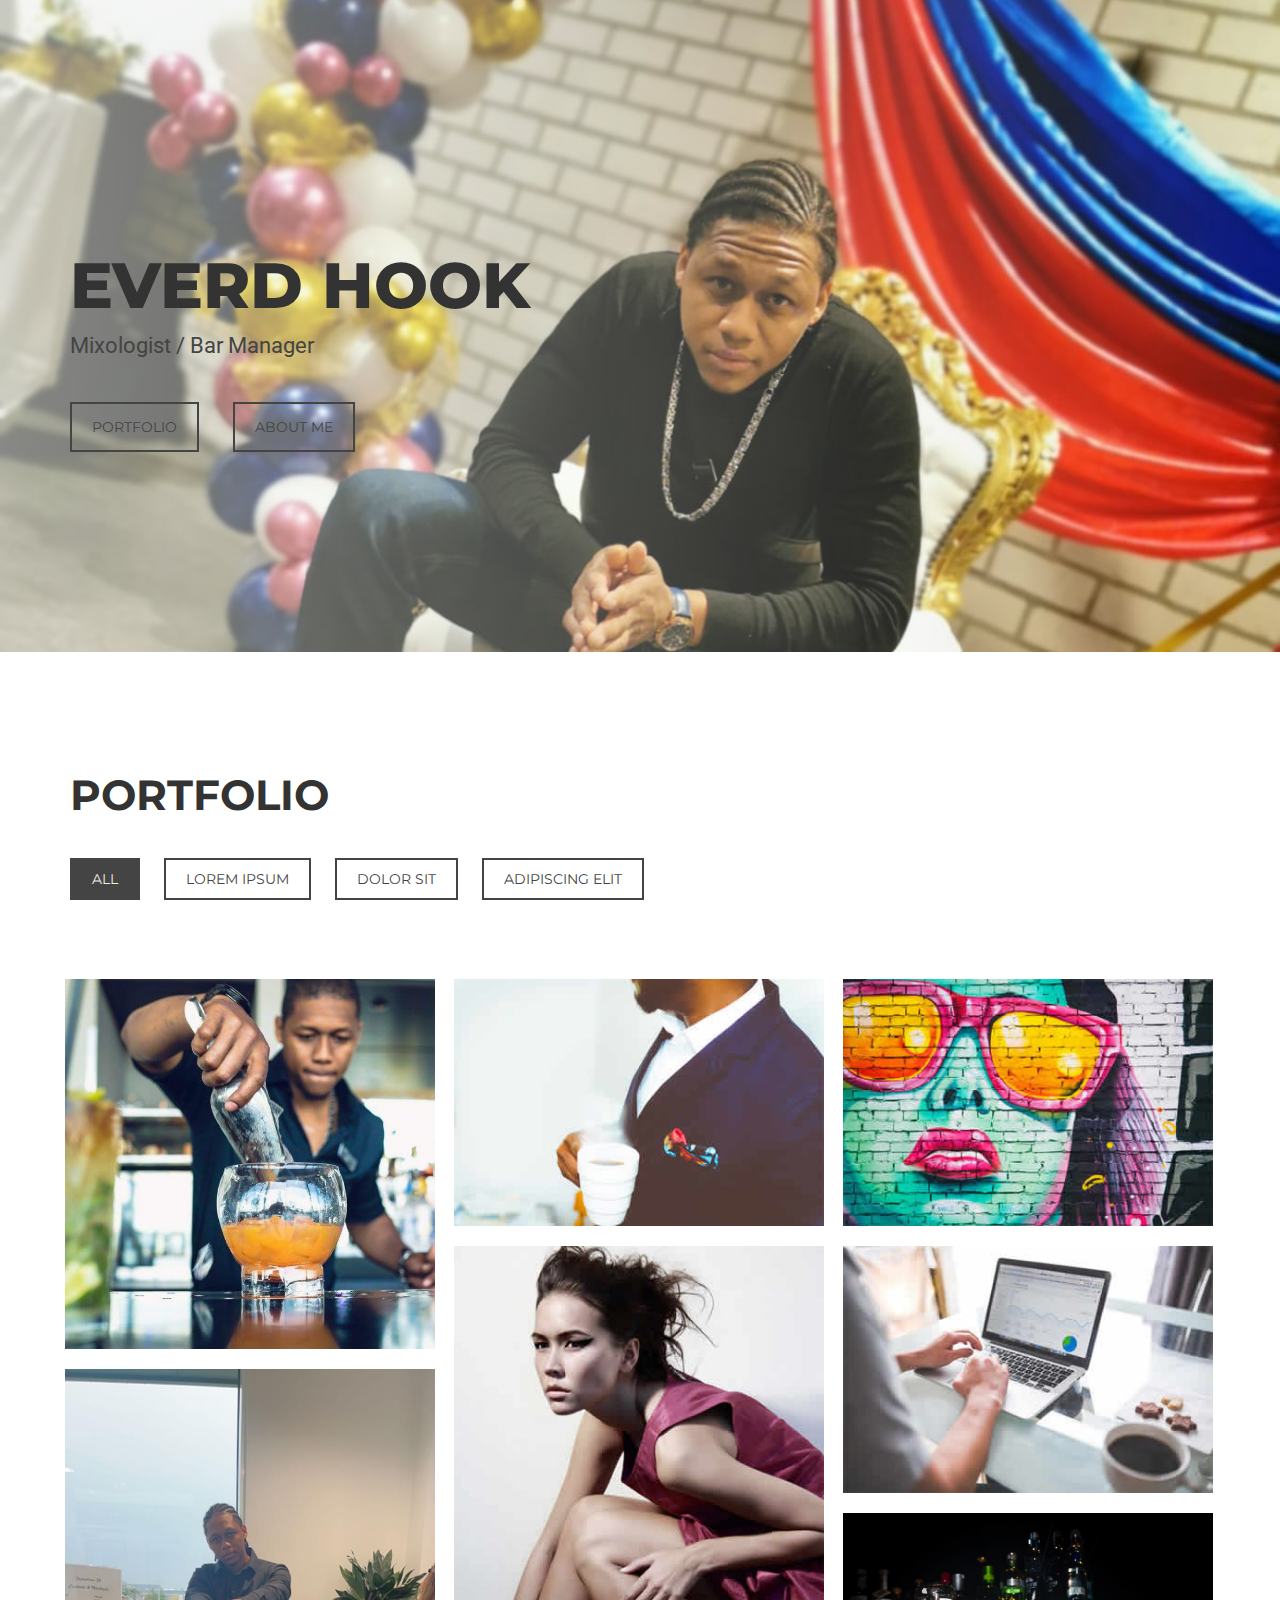
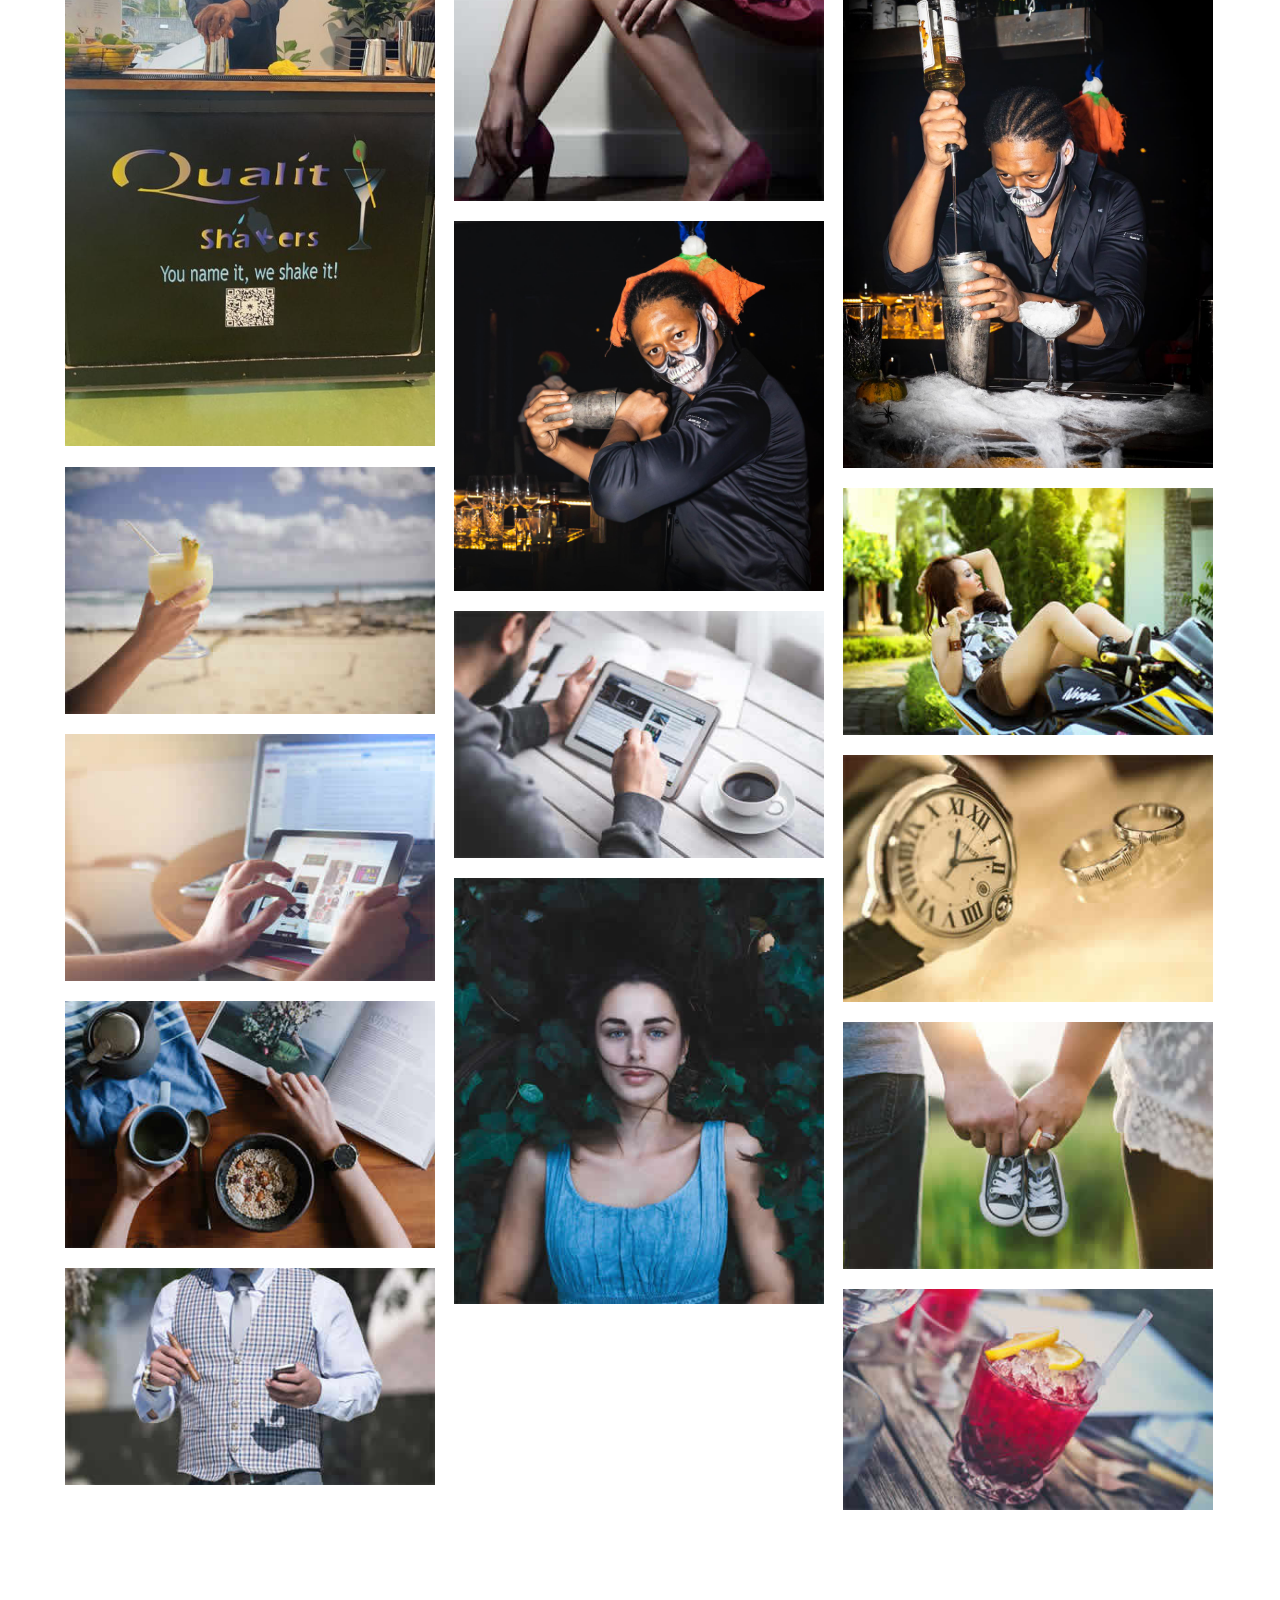
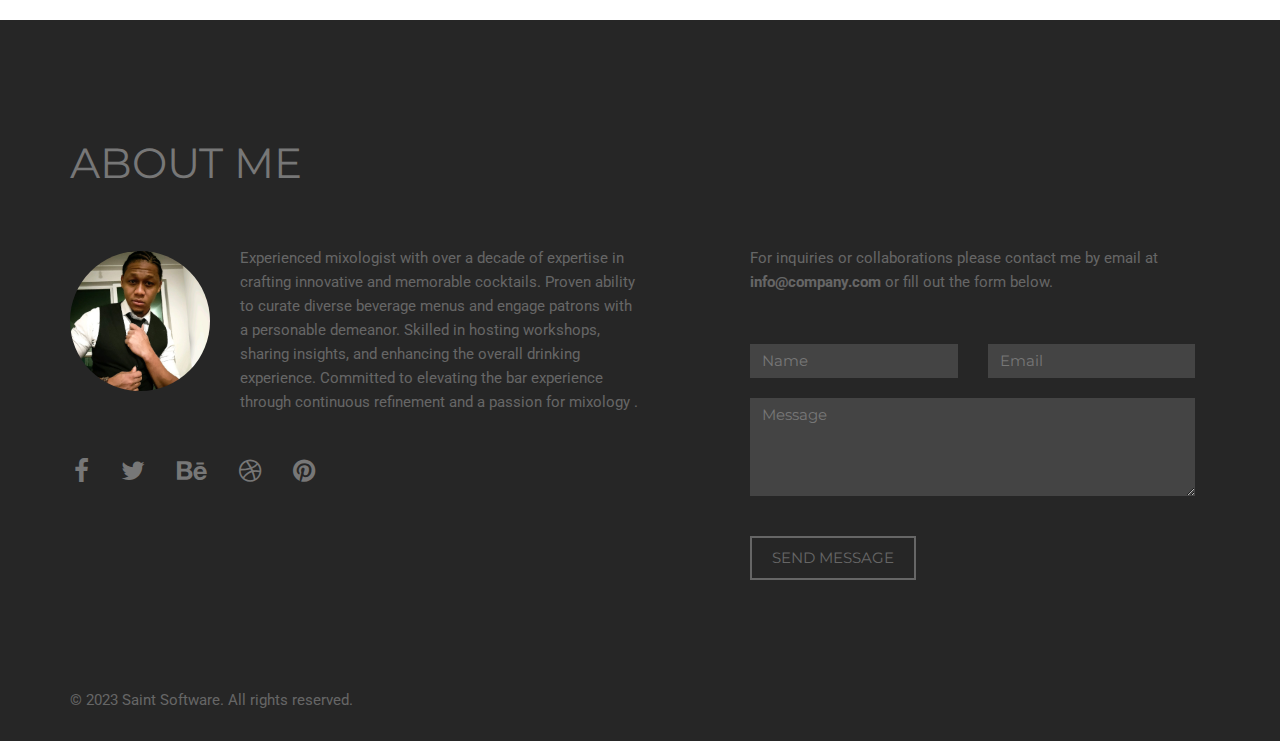
==== commit 93166616: "[fix]" ====
--- a/index.html
+++ b/index.html
@@ -356,13 +356,17 @@
       <div class="col-md-6">
         <div class="section-title">
           <div class="row"> <img src="src/img/about.jpg" class="img-responsive pull-left about-pic" alt="">
-            <p>Accomplished mixologist with over a decade of immersive experience in the art of crafting exceptional
+            <!-- <p>Accomplished mixologist with over a decade of immersive experience in the art of crafting exceptional
               cocktails. Known for an innovative approach to mixology, blending classic techniques with modern trends to
               create unique and memorable drink experiences. Adept at curating extensive and diverse beverage menus
               tailored to suit various preferences and atmospheres. Proven expertise in ingredient selection, flavor
               profiling, and meticulous presentation. Demonstrates exceptional customer service skills, engaging patrons
               with a personable and knowledgeable demeanor. A seasoned professional committed to elevating the bar
-              experience through continuous refinement of skills and a passion for mixology.</p>
+              experience through continuous refinement of skills and a passion for mixology.</p> -->
+            <p>Experienced mixologist with over a decade of expertise in crafting innovative and memorable cocktails.
+              Proven ability to curate diverse beverage menus and engage patrons with a personable demeanor. Skilled in
+              hosting workshops, sharing insights, and enhancing the overall drinking experience. Committed to elevating
+              the bar  experience through continuous refinement and a passion for mixology .</p>
             <div class="social">
               <ul>
                 <li><a href="#"><i class="fa fa-facebook"></i></a></li>
